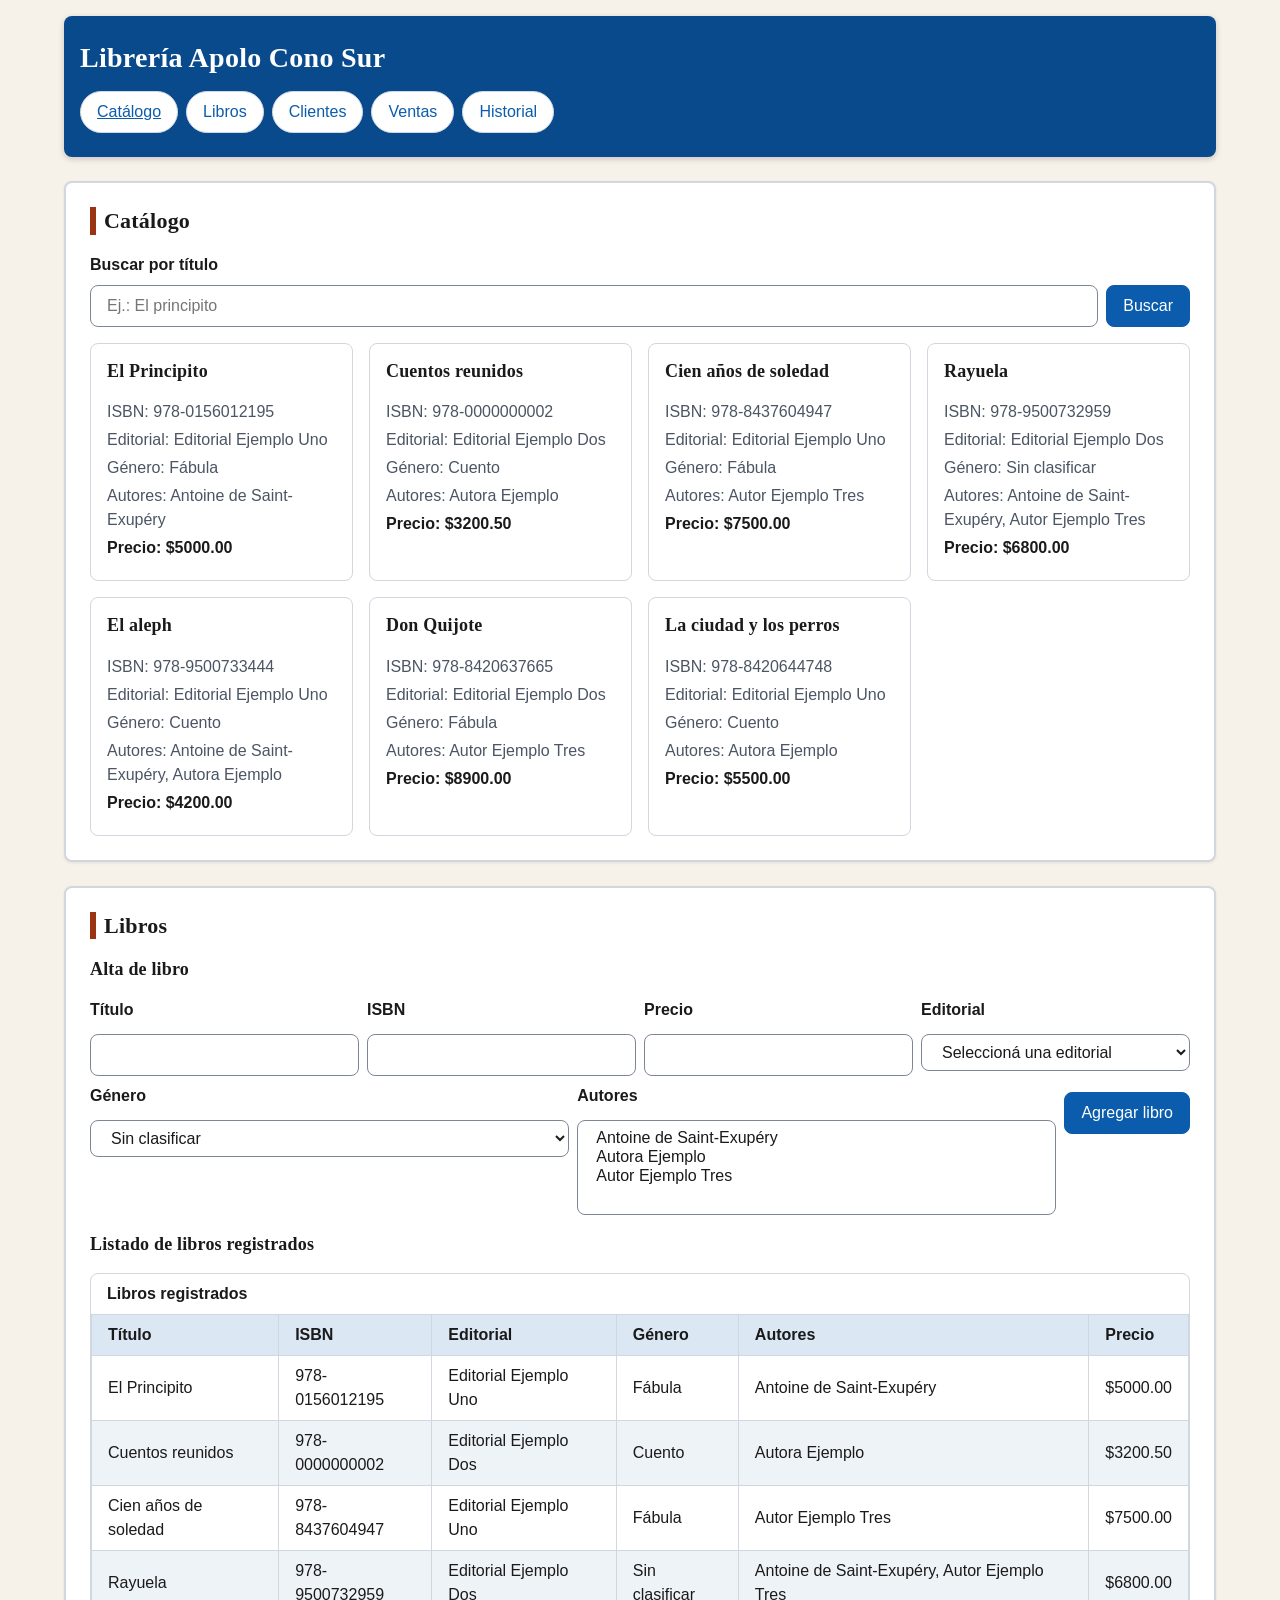
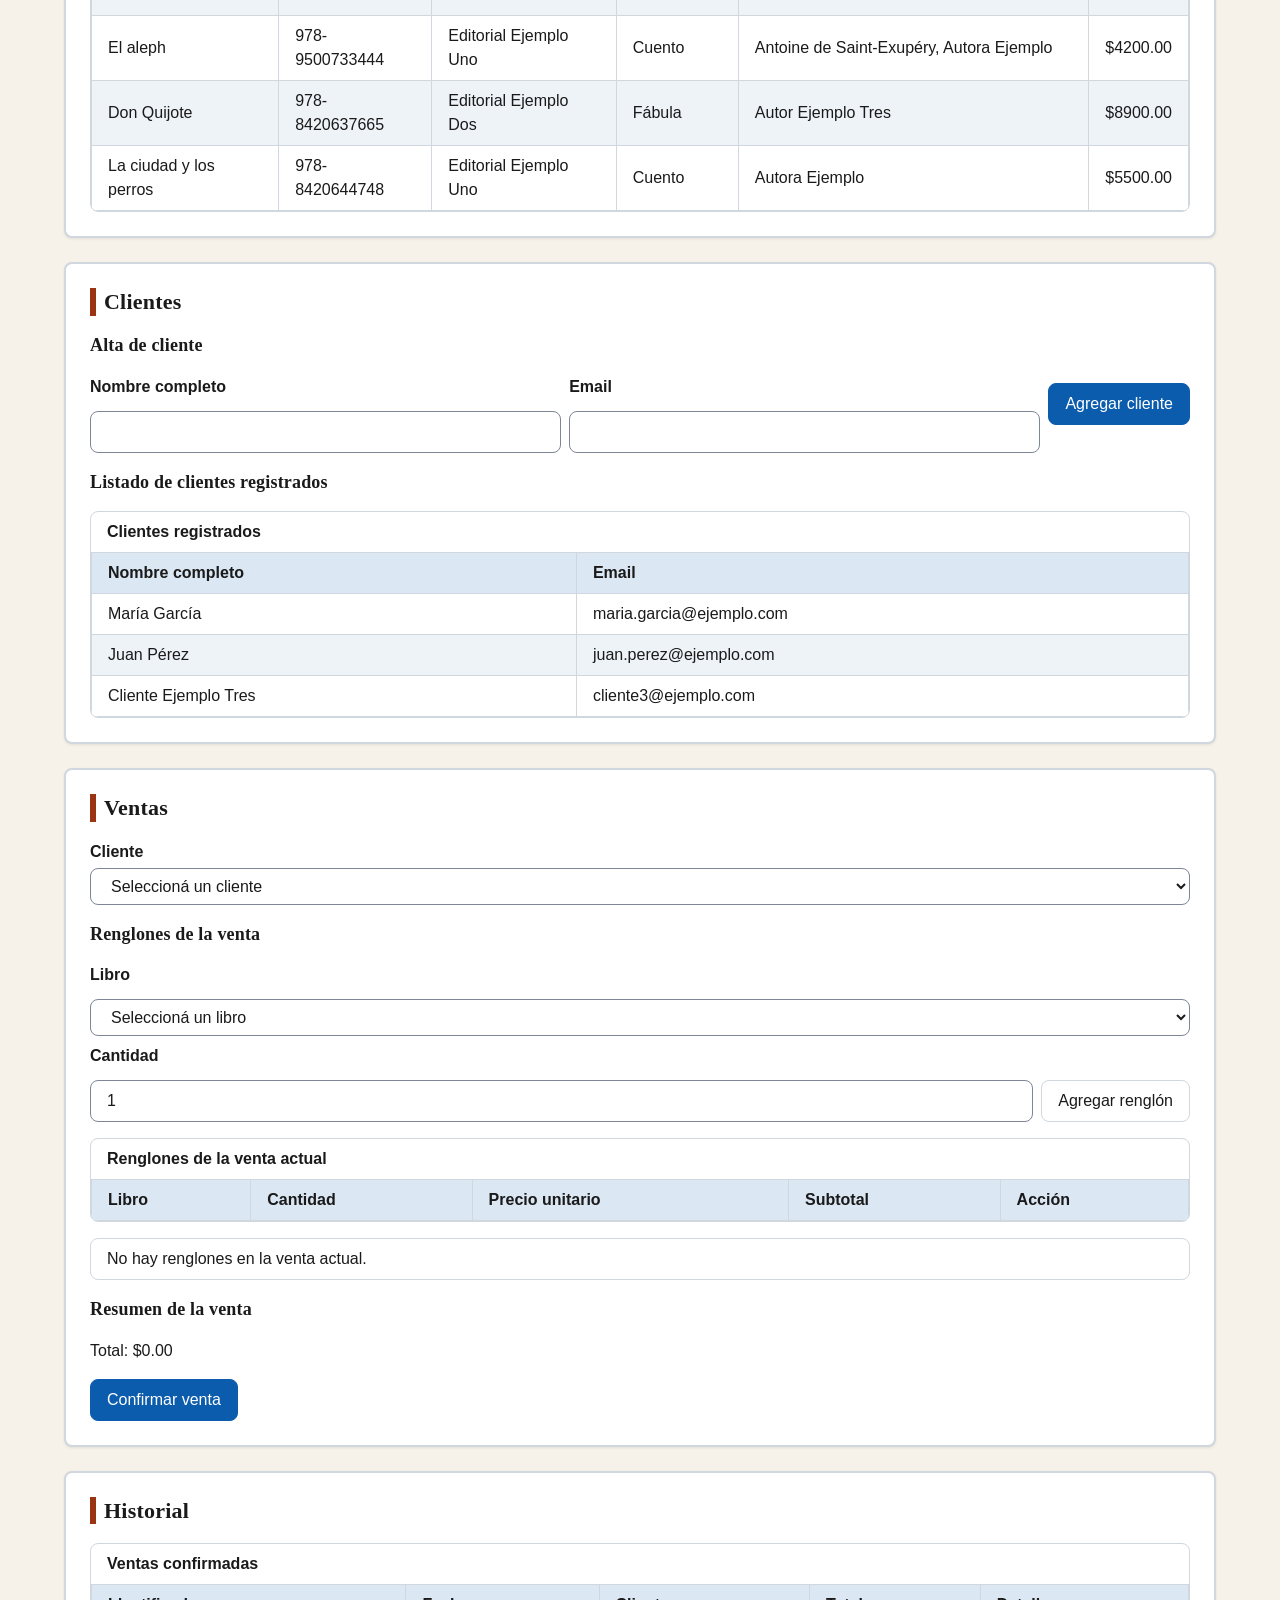
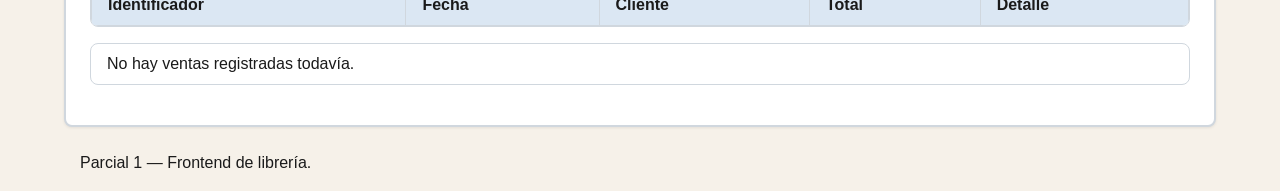
==== frontend/public/index.html @ 56d23ed5 "Frontend: mover archivos publicos a public/" ====
<!DOCTYPE html>
<html lang="es">
<head>
  <meta charset="utf-8">
  <meta name="viewport" content="width=device-width, initial-scale=1">
  <title>Librería Apolo Cono Sur — Catálogo</title>
  <link rel="stylesheet" href="css/styles.css">
  <script defer src="js/app.js?v=4"></script>
</head>
<body>
  <header class="contenedor">
    <h1>Librería Apolo Cono Sur</h1>
    <nav aria-label="Navegación principal" id="nav-principal" class="menu-principal">
      <ul>
        <li><a href="#catalogo" id="nav-catalogo" aria-current="page">Catálogo</a></li>
        <li><a href="#libros" id="nav-libros">Libros</a></li>
        <li><a href="#clientes" id="nav-clientes">Clientes</a></li>
        <li><a href="#ventas" id="nav-ventas">Ventas</a></li>
        <li><a href="#historial" id="nav-historial">Historial</a></li>
      </ul>
    </nav>
  </header>

  <main id="contenido-principal" class="contenedor">
    <!-- Catálogo (vista inicial: index.html es el Catálogo) -->
    <section id="catalogo" aria-labelledby="catalogo-titulo">
      <h2 id="catalogo-titulo">Catálogo</h2>

      <form id="catalogo-buscador-form" action="#" method="get">
        <label for="catalogo-busqueda" id="catalogo-busqueda-label">Buscar por título</label>
        <input type="search" id="catalogo-busqueda" name="busqueda" placeholder="Ej.: El principito" class="campo">
        <button type="button" id="catalogo-buscar-boton" class="boton boton-primario">Buscar</button>
      </form>

      <p id="catalogo-sin-resultados" role="status" hidden class="mensaje">No se encontraron libros con ese título.</p>

      <div id="catalogo-lista" aria-live="polite"></div>
      <p id="catalogo-vacio" role="status" hidden class="mensaje">No hay libros en el catálogo.</p>
    </section>

    <!-- Libros -->
    <section id="libros" aria-labelledby="libros-titulo">
      <h2 id="libros-titulo">Libros</h2>

      <h3 id="libros-form-titulo">Alta de libro</h3>
      <form id="libros-form" action="#" method="post">
        <div>
          <label for="libro-titulo">Título</label>
          <input type="text" id="libro-titulo" name="titulo" required class="campo">
        </div>
        <div>
          <label for="libro-isbn">ISBN</label>
          <input type="text" id="libro-isbn" name="isbn" required class="campo">
        </div>
        <div>
          <label for="libro-precio">Precio</label>
          <input type="number" id="libro-precio" name="precio" min="0" step="0.01" class="campo">
        </div>
        <div>
          <label for="libro-editorial">Editorial</label>
          <select id="libro-editorial" name="editorial" class="campo">
            <option value="" disabled selected>Seleccioná una editorial</option>
            <option value="ed1">Editorial Ejemplo Uno</option>
            <option value="ed2">Editorial Ejemplo Dos</option>
          </select>
        </div>
        <div>
          <label for="libro-genero">Género</label>
          <select id="libro-genero" name="genero" class="campo">
            <option value="">Sin clasificar</option>
            <option value="gen1">Fábula (ejemplo)</option>
            <option value="gen2">Cuento (ejemplo)</option>
          </select>
        </div>
        <div>
          <label for="libro-autores">Autores</label>
          <select id="libro-autores" name="autores" multiple class="campo">
            <option value="au1">Antoine de Saint-Exupéry (ejemplo)</option>
            <option value="au2">Autora Ejemplo (ejemplo)</option>
          </select>
        </div>
        <button type="button" id="libros-agregar-boton" class="boton boton-primario">Agregar libro</button>
      </form>
      <p id="libros-exito" role="status" hidden class="mensaje mensaje-exito">Libro agregado correctamente.</p>
      <p id="libros-error" role="alert" hidden class="mensaje mensaje-error">No se pudo agregar el libro: revisá los campos.</p>

      <h3 id="libros-listado-titulo">Listado de libros registrados</h3>
      <div class="tabla-scroll">
      <table id="libros-tabla">
        <caption>Libros registrados</caption>
        <thead>
          <tr>
            <th scope="col">Título</th>
            <th scope="col">ISBN</th>
            <th scope="col">Editorial</th>
            <th scope="col">Género</th>
            <th scope="col">Autores</th>
            <th scope="col">Precio</th>
          </tr>
        </thead>
        <tbody id="libros-lista">
          <tr>
            <td>El Principito (ejemplo)</td>
            <td>978-0156012195</td>
            <td>Editorial Ejemplo Uno</td>
            <td>Fábula</td>
            <td>Antoine de Saint-Exupéry (ejemplo)</td>
            <td>$5000.00</td>
          </tr>
          <tr>
            <td>Cuentos reunidos (ejemplo)</td>
            <td>978-0000000002</td>
            <td>Editorial Ejemplo Dos</td>
            <td>Sin clasificar</td>
            <td>Autora Ejemplo (ejemplo)</td>
            <td>$3200.50</td>
          </tr>
        </tbody>
      </table>
      </div>
      <p id="libros-vacio" role="status" hidden class="mensaje">No hay libros registrados todavía.</p>
    </section>

    <!-- Clientes -->
    <section id="clientes" aria-labelledby="clientes-titulo">
      <h2 id="clientes-titulo">Clientes</h2>

      <h3 id="clientes-form-titulo">Alta de cliente</h3>
      <form id="clientes-form" action="#" method="post">
        <div>
          <label for="cliente-nombre">Nombre completo</label>
          <input type="text" id="cliente-nombre" name="nombre" required class="campo">
        </div>
        <div>
          <label for="cliente-email">Email</label>
          <input type="email" id="cliente-email" name="email" required class="campo">
        </div>
        <button type="button" id="clientes-agregar-boton" class="boton boton-primario">Agregar cliente</button>
      </form>
      <p id="clientes-exito" role="status" hidden class="mensaje mensaje-exito">Cliente agregado correctamente.</p>
      <p id="clientes-error" role="alert" hidden class="mensaje mensaje-error">No se pudo agregar el cliente: revisá los campos.</p>

      <h3 id="clientes-listado-titulo">Listado de clientes registrados</h3>
      <div class="tabla-scroll">
      <table id="clientes-tabla">
        <caption>Clientes registrados</caption>
        <thead>
          <tr>
            <th scope="col">Nombre completo</th>
            <th scope="col">Email</th>
          </tr>
        </thead>
        <tbody id="clientes-lista">
          <tr>
            <td>María García (ejemplo)</td>
            <td>maria.garcia@ejemplo.com</td>
          </tr>
          <tr>
            <td>Juan Pérez (ejemplo)</td>
            <td>juan.perez@ejemplo.com</td>
          </tr>
        </tbody>
      </table>
      </div>
      <p id="clientes-vacio" role="status" hidden class="mensaje">No hay clientes registrados todavía.</p>
    </section>

    <!-- Ventas -->
    <section id="ventas" aria-labelledby="ventas-titulo">
      <h2 id="ventas-titulo">Ventas</h2>
      <div>
        <label for="venta-cliente">Cliente</label>
        <select id="venta-cliente" name="cliente" class="campo">
          <option value="" disabled selected>Seleccioná un cliente</option>
        </select>
      </div>

      <h3 id="ventas-renglones-titulo">Renglones de la venta</h3>
      <div id="ventas-renglon-form">
        <label for="renglon-libro">Libro</label>
        <select id="renglon-libro" name="libro" class="campo">
          <option value="" disabled selected>Seleccioná un libro</option>
        </select>
        <label for="renglon-cantidad">Cantidad</label>
        <input type="number" id="renglon-cantidad" name="cantidad" min="1" step="1" value="1" class="campo">
        <button type="button" id="ventas-agregar-renglon-boton" class="boton">Agregar renglón</button>
      </div>

      <div class="tabla-scroll">
      <table id="ventas-renglones-tabla">
        <caption>Renglones de la venta actual</caption>
        <thead>
          <tr>
            <th scope="col">Libro</th>
            <th scope="col">Cantidad</th>
            <th scope="col">Precio unitario</th>
            <th scope="col">Subtotal</th>
            <th scope="col">Acción</th>
          </tr>
        </thead>
        <tbody id="ventas-renglones">
        </tbody>
      </table>
      </div>
      <p id="ventas-renglones-vacio" role="status" class="mensaje">No hay renglones en la venta actual.</p>

      <h3 id="ventas-resumen-titulo">Resumen de la venta</h3>
      <div id="ventas-resumen">
        <p>Total: <span id="ventas-total">$0.00</span></p>
      </div>
      <button type="button" id="ventas-confirmar-boton" class="boton boton-primario">Confirmar venta</button>
      <p id="ventas-exito" role="status" hidden class="mensaje mensaje-exito"></p>
      <p id="ventas-error" role="alert" hidden class="mensaje mensaje-error"></p>
    </section>

    <!-- Historial -->
    <section id="historial" aria-labelledby="historial-titulo">
      <h2 id="historial-titulo">Historial</h2>

      <div class="tabla-scroll">
      <table id="historial-tabla">
        <caption>Ventas confirmadas</caption>
        <thead>
          <tr>
            <th scope="col">Identificador</th>
            <th scope="col">Fecha</th>
            <th scope="col">Cliente</th>
            <th scope="col">Total</th>
            <th scope="col">Detalle</th>
          </tr>
        </thead>
        <tbody id="historial-lista">
        </tbody>
      </table>
      </div>
      <p id="historial-vacio" role="status" hidden class="mensaje">No hay ventas registradas todavía.</p>

      <div id="historial-detalle" aria-live="polite"></div>
    </section>
  </main>

  <footer class="contenedor">
    <p>Parcial 1 — Frontend de librería.</p>
    <!-- Pendiente Ej.6: README con casos manuales y persistencia -->
  </footer>
  <!-- Pendiente Ej.2: identidad visual y adaptación CSS -->
  <!-- Pendiente Ej.3: datos en JS, catálogo generado y filtro -->
  <!-- Pendiente Ej.4: validaciones y preventDefault -->
  <!-- Pendiente Ej.5: cálculos e historial inmutable -->
  <!-- Pendiente Ej.6: localStorage y README de casos manuales -->
</body>
</html>
---- frontend/public/css/styles.css ----
/* Ejercicio 2: identidad visual y adaptación CSS (vanilla, local, sin remotos) */

/* 1. Paleta, tipografía y espaciado */
:root {
  --color-fondo: #f6f1e9;
  --color-superficie: #ffffff;
  --color-texto: #1a1a1a;
  --color-texto-suave: #4b5563;
  --color-primario: #0b5cad;
  --color-primario-oscuro: #084a8c;
  --color-acento: #9a3412;
  --color-borde: #d0d7de;
  --color-borde-campo: #7d8696;
  --color-marca-fondo: #e8f1fb;
  --color-exito-texto: #14532d;
  --color-exito-fondo: #e6f4ea;
  --color-exito-borde: #1a7f37;
  --color-error-texto: #7f1d1d;
  --color-error-fondo: #fdecea;
  --color-error-borde: #b42318;
  --color-foco: #0b5cad;
  --color-foco-sobre-oscuro: #ffffff;
  --color-tabla-encabezado-fondo: #dbe7f3;
  --color-tabla-fila-alterna: #eef3f8;
  --color-boton-hover-fondo: #d3e3f5;
  --color-primario-muy-oscuro: #063a6e;
  --fuente-sistema: -apple-system, BlinkMacSystemFont, "Segoe UI", Roboto, "Helvetica Neue", Arial, sans-serif;
  --fuente-titulos: Georgia, "Times New Roman", serif;
  --espacio-xs: 0.25rem;
  --espacio-sm: 0.5rem;
  --espacio-md: 1rem;
  --espacio-lg: 1.5rem;
  --espacio-xl: 2rem;
  --ancho-maximo: 72rem;
  --radio: 0.5rem;
}

/* 2. Base */
*,
*::before,
*::after {
  box-sizing: border-box;
}

html {
  overflow-wrap: break-word;
}

body {
  margin: 0;
  font-family: var(--fuente-sistema);
  line-height: 1.5;
  color: var(--color-texto);
  background-color: var(--color-fondo);
  max-width: 100%;
}

main,
header,
footer {
  min-width: 0;
  max-width: 100%;
}

h1,
h2,
h3 {
  line-height: 1.25;
  font-family: var(--fuente-titulos);
  letter-spacing: 0.01em;
}

h1 {
  font-size: 1.75rem;
}

h2 {
  font-size: 1.375rem;
}

h3 {
  font-size: 1.125rem;
}

p,
li,
label,
caption {
  overflow-wrap: break-word;
}

a {
  color: var(--color-primario);
}

img {
  max-width: 100%;
}

/* 3. Contenedor de página */
.contenedor {
  max-width: var(--ancho-maximo);
  margin-inline: auto;
  padding-inline: var(--espacio-md);
  min-width: 0;
}

/* 3b. Alineación banner-tarjetas: el main no duplica el gutter (las
   cards ya aportan su padding propio), así el borde exterior del banner
   (body > header) y el de cada tarjeta (main > section) comparten el
   mismo max-width centrado y el mismo gutter lateral (body) a 320 px
   y a 1280 px. */
body {
  padding-inline: var(--espacio-sm);
}

main.contenedor {
  padding-inline: 0;
}

main > section {
  margin-inline: 0;
}

/* 4. Navegación con Flexbox + header como banner (no sticky) */
body > header {
  background-color: var(--color-primario-oscuro);
  color: #ffffff;
  border-radius: var(--radio);
  margin-block: var(--espacio-md);
  padding-block: var(--espacio-lg);
  box-shadow: 0 2px 6px rgba(0, 0, 0, 0.18);
}

body > header h1 {
  color: #ffffff;
  margin: 0 0 var(--espacio-md);
}

/* Foco visible sobre fondo oscuro: contorno claro. */
body > header :focus-visible {
  outline-color: var(--color-foco-sobre-oscuro);
}

.menu-principal ul {
  display: flex;
  flex-wrap: wrap;
  gap: var(--espacio-sm);
  list-style: none;
  margin: 0;
  padding: 0;
}

.menu-principal a {
  display: inline-block;
  padding: var(--espacio-sm) var(--espacio-md);
  border: 1px solid var(--color-borde);
  border-radius: 9999px;
  background-color: var(--color-superficie);
  text-decoration: none;
  transition: background-color 0.15s ease, border-color 0.15s ease, color 0.15s ease;
}

.menu-principal a:hover {
  background-color: var(--color-marca-fondo);
  border-color: var(--color-primario);
  color: var(--color-primario-oscuro);
}

.menu-principal a:active {
  background-color: var(--color-boton-hover-fondo);
  border-color: var(--color-primario-oscuro);
  color: var(--color-primario-oscuro);
}

/* aria-current fijo en Catálogo: referencia para lectores de pantalla,
   estilo neutro a propósito (sin aspecto fuerte de activo). */
.menu-principal a[aria-current="page"] {
  text-decoration: underline;
  font-weight: normal;
  background-color: var(--color-superficie);
  color: var(--color-primario);
}

/* 4b. Secciones como tarjetas con espaciado vertical consistente.
   Borde de 2px desde el reposo para que :target cambie solo el color
   (mismo grosor, sin desplazar el layout). */
main > section {
  background-color: var(--color-superficie);
  border: 2px solid var(--color-borde);
  border-radius: var(--radio);
  box-shadow: 0 1px 3px rgba(0, 0, 0, 0.08);
  padding: var(--espacio-lg);
  margin-block: var(--espacio-lg);
  min-width: 0;
  scroll-margin-top: var(--espacio-md);
}

main > section > h2:first-child {
  margin-top: 0;
  border-left: 0.375rem solid var(--color-acento);
  padding-left: var(--espacio-sm);
}

/* 5. Catálogo con Grid */
#catalogo-lista {
  display: grid;
  grid-template-columns: repeat(auto-fit, minmax(16rem, 1fr));
  gap: var(--espacio-md);
  margin-top: var(--espacio-md);
  min-width: 0;
}

/* 6. Formularios con Flexbox: etiqueta sobre el campo, columnas adaptables */
form {
  display: flex;
  flex-direction: column;
  gap: var(--espacio-sm);
  min-width: 0;
}

form label,
#ventas > div > label {
  display: block;
  font-weight: 600;
  margin-bottom: var(--espacio-xs);
}

form > div {
  display: flex;
  flex-direction: column;
  align-items: stretch;
  flex-wrap: wrap;
  gap: var(--espacio-sm);
  min-width: 0;
}

#catalogo-buscador-form {
  flex-direction: row;
  flex-wrap: wrap;
  align-items: flex-end;
}

#catalogo-buscador-form > label {
  flex: 1 1 100%;
  margin-bottom: 0;
}

#catalogo-buscador-form > .campo {
  flex: 1 1 12rem;
}

/* 6b. Alta de libros/clientes: columnas adaptables en fila con wrap.
    Cada form > div es una columna flexible (etiqueta sobre el campo);
    el botón queda a ancho de contenido con align-self + margin-top
    (sin wrapper de 100%). */
#libros-form,
#clientes-form {
  flex-direction: row;
  flex-wrap: wrap;
  align-items: flex-start;
}

#libros-form > div,
#clientes-form > div {
  flex: 1 1 14rem;
}

#libros-form > button,
#clientes-form > button {
  flex: 0 0 auto;
  width: auto;
  align-self: flex-start;
  margin-top: var(--espacio-sm);
}

#ventas-renglon-form {
  display: flex;
  flex-direction: row;
  flex-wrap: wrap;
  gap: var(--espacio-sm);
  align-items: flex-end;
  min-width: 0;
}

#ventas-renglon-form > label {
  flex: 1 1 100%;
}

/* 6c. El renglón de venta envuelve en filas: cada label ocupa la línea
   completa para quedar sobre su campo (patrón form label); sus .campo
   no fuerzan width 100% (override con scope) y el botón va a su medida. */
#ventas-renglon-form > .campo {
  width: auto;
  flex: 1 1 14rem;
  min-width: 0;
}

#ventas-renglon-form > button {
  flex: 0 0 auto;
}

/* Margen entre el bloque de renglón y la tabla de renglones. */
#ventas-renglon-form + .tabla-scroll {
  margin-top: var(--espacio-md);
}

/* 7. Componentes: tarjeta */
.tarjeta {
  background-color: var(--color-superficie);
  border: 1px solid var(--color-borde);
  border-radius: var(--radio);
  padding: var(--espacio-md);
  min-width: 0;
  overflow-wrap: break-word;
}

.tarjeta h3 {
  margin-top: 0;
}

.tarjeta p {
  margin: var(--espacio-xs) 0;
  color: var(--color-texto-suave);
}

.tarjeta p:last-child {
  color: var(--color-texto);
  font-weight: 700;
}

/* 8. Componentes: campos (borde --color-borde-campo #7d8696: ~3.7:1
   sobre superficie blanca, cumple 3:1 mínimo; sin tocar aledaños). */
input.campo,
select.campo {
  font: inherit;
  color: var(--color-texto);
  background-color: var(--color-superficie);
  border: 1px solid var(--color-borde-campo);
  border-radius: var(--radio);
  padding: var(--espacio-sm) var(--espacio-md);
  margin: 0;
  width: 100%;
  max-width: 100%;
  min-width: 0;
}

/* 9. Componentes: botones */
.boton {
  font: inherit;
  cursor: pointer;
  border: 1px solid var(--color-borde);
  border-radius: var(--radio);
  padding: var(--espacio-sm) var(--espacio-md);
  background-color: var(--color-superficie);
  color: var(--color-texto);
  max-width: 100%;
  transition: background-color 0.15s ease, border-color 0.15s ease, color 0.15s ease;
}

.boton:hover {
  background-color: var(--color-marca-fondo);
  border-color: var(--color-primario);
  color: var(--color-primario-oscuro);
}

.boton:active {
  background-color: var(--color-boton-hover-fondo);
  border-color: var(--color-primario-oscuro);
  color: var(--color-primario-oscuro);
}

.boton-primario {
  background-color: var(--color-primario);
  border-color: var(--color-primario);
  color: #ffffff;
}

.boton-primario:hover {
  background-color: var(--color-primario-oscuro);
  border-color: var(--color-primario-oscuro);
  color: #ffffff;
}

.boton-primario:active {
  background-color: var(--color-primario-muy-oscuro);
  border-color: var(--color-primario-muy-oscuro);
  color: #ffffff;
}

/* 10. Componentes: mensajes (texto explícito, no solo color) */
.mensaje {
  border: 1px solid var(--color-borde);
  border-radius: var(--radio);
  padding: var(--espacio-sm) var(--espacio-md);
  background-color: var(--color-superficie);
  overflow-wrap: break-word;
}

.mensaje-error {
  color: var(--color-error-texto);
  background-color: var(--color-error-fondo);
  border-color: var(--color-error-borde);
  border-left-width: 0.375rem;
}

.mensaje-exito {
  color: var(--color-exito-texto);
  background-color: var(--color-exito-fondo);
  border-color: var(--color-exito-borde);
  border-left-width: 0.375rem;
}

/* Prefijos visuales aportados por CSS; los textos del HTML no cambian. */
.mensaje-error::before {
  content: "Error: ";
  font-weight: bold;
}

.mensaje-exito::before {
  content: "Éxito: ";
  font-weight: bold;
}

/* 11. Tablas con scroll propio */
.tabla-scroll {
  overflow-x: auto;
  max-width: 100%;
  min-width: 0;
  border: 1px solid var(--color-borde);
  border-radius: var(--radio);
  background-color: var(--color-superficie);
}

table {
  border-collapse: collapse;
  width: 100%;
  max-width: 100%;
  overflow-wrap: break-word;
}

th,
td {
  border: 1px solid var(--color-borde);
  padding: var(--espacio-sm) var(--espacio-md);
  text-align: left;
  overflow-wrap: break-word;
}

caption {
  caption-side: top;
  text-align: left;
  font-weight: 600;
  color: var(--color-texto);
  padding: var(--espacio-sm) var(--espacio-md);
}

thead th {
  background-color: var(--color-tabla-encabezado-fondo);
  color: var(--color-texto);
}

tbody tr:nth-child(even) {
  background-color: var(--color-tabla-fila-alterna);
}

/* 12. Estados */
[hidden] {
  display: none !important;
}

:focus-visible {
  outline: 3px solid var(--color-foco);
  outline-offset: 2px;
}

/* Marca visible de la sección destino sin JavaScript.
   Solo cambia color de borde y fondo: el grosor (2px) ya existe en el
   reposo (main > section), así no se desplaza el layout. */
section:target {
  border-color: var(--color-primario);
  border-radius: var(--radio);
  background-color: var(--color-marca-fondo);
  scroll-margin-top: var(--espacio-md);
}

/* 13. Refuerzo para pantallas angostas (~640 px) */
@media (max-width: 40rem) {
  .contenedor {
    padding-inline: var(--espacio-sm);
  }

  #catalogo-lista {
    grid-template-columns: 1fr;
  }

  #catalogo-buscador-form {
    flex-direction: column;
    align-items: stretch;
  }

  #catalogo-buscador-form > .campo {
    flex: 0 0 auto;
  }

  form > div {
    flex-direction: column;
    align-items: stretch;
  }

  .menu-principal ul {
    gap: var(--espacio-xs);
  }
}

/* 14. Accesibilidad de movimiento: sin transiciones ni animaciones. */
@media (prefers-reduced-motion: reduce) {
  *,
  *::before,
  *::after {
    transition: none !important;
    animation: none !important;
    scroll-behavior: auto !important;
  }
}
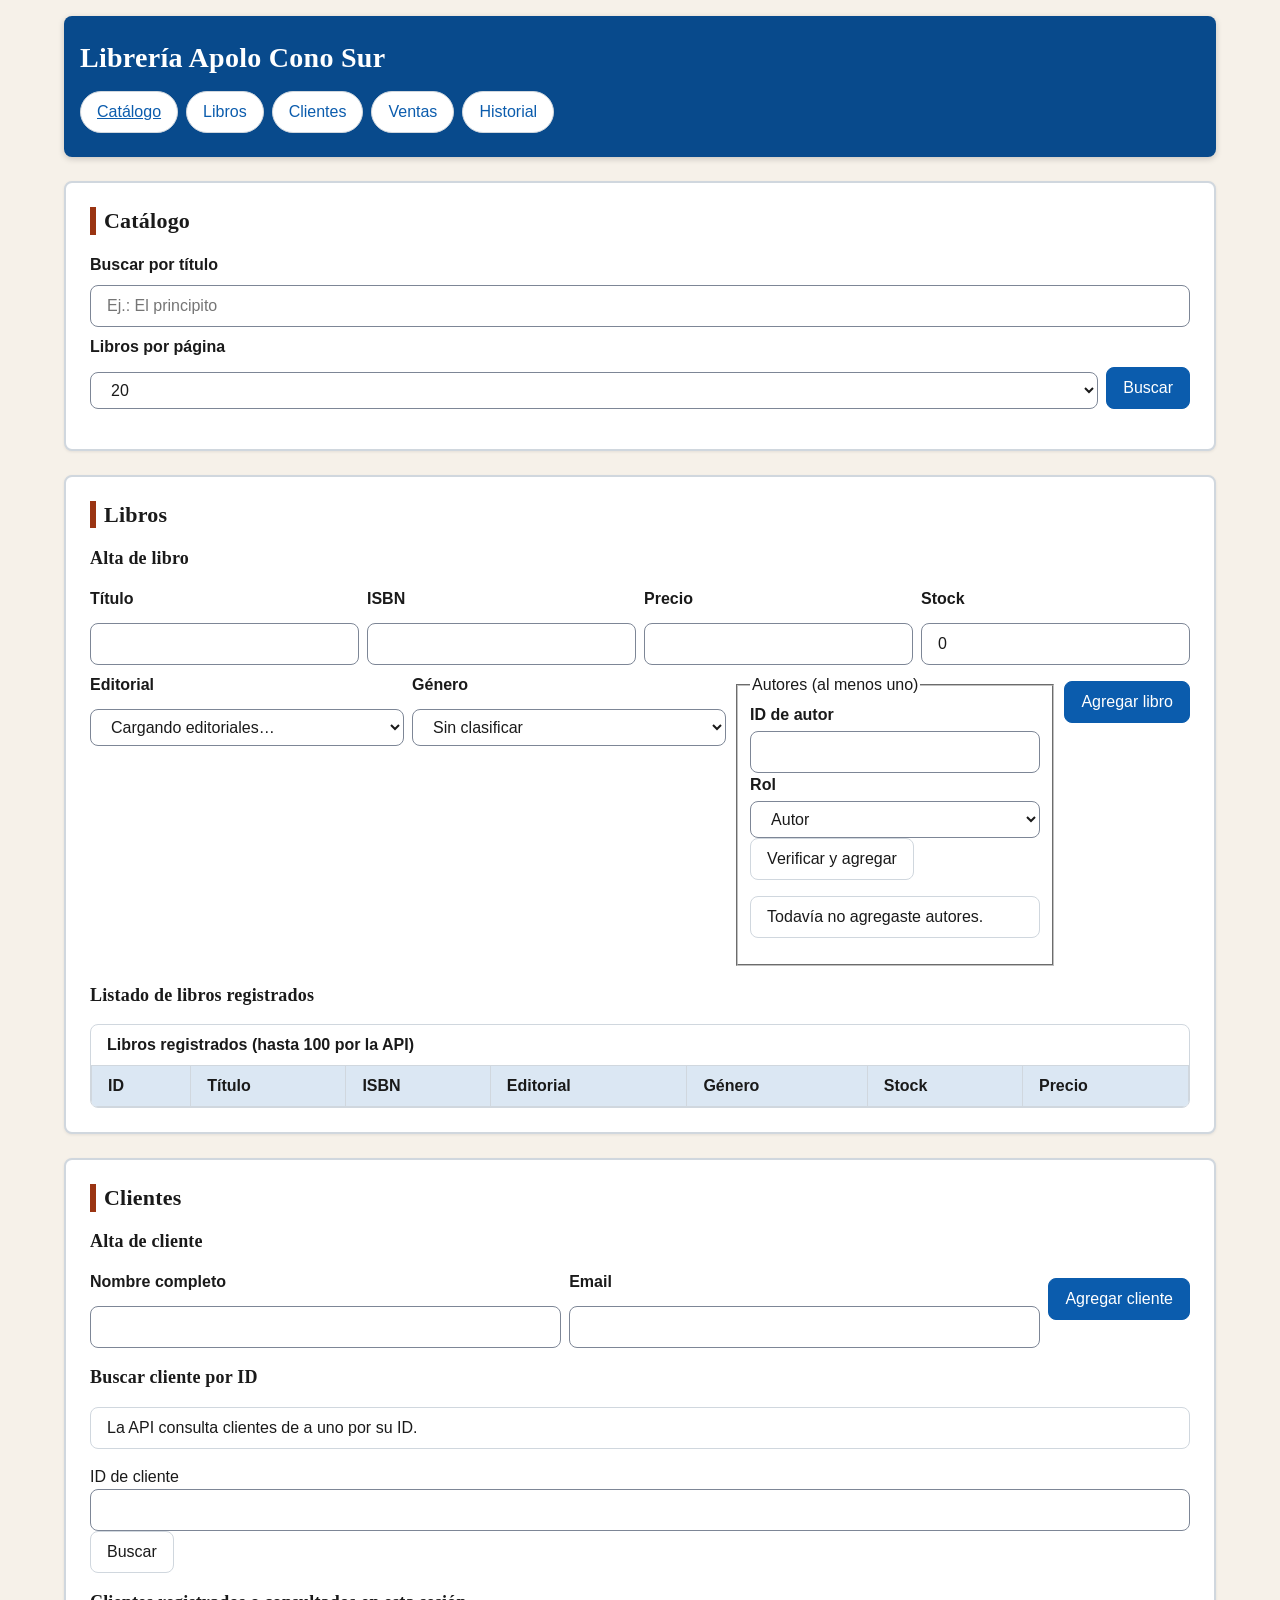
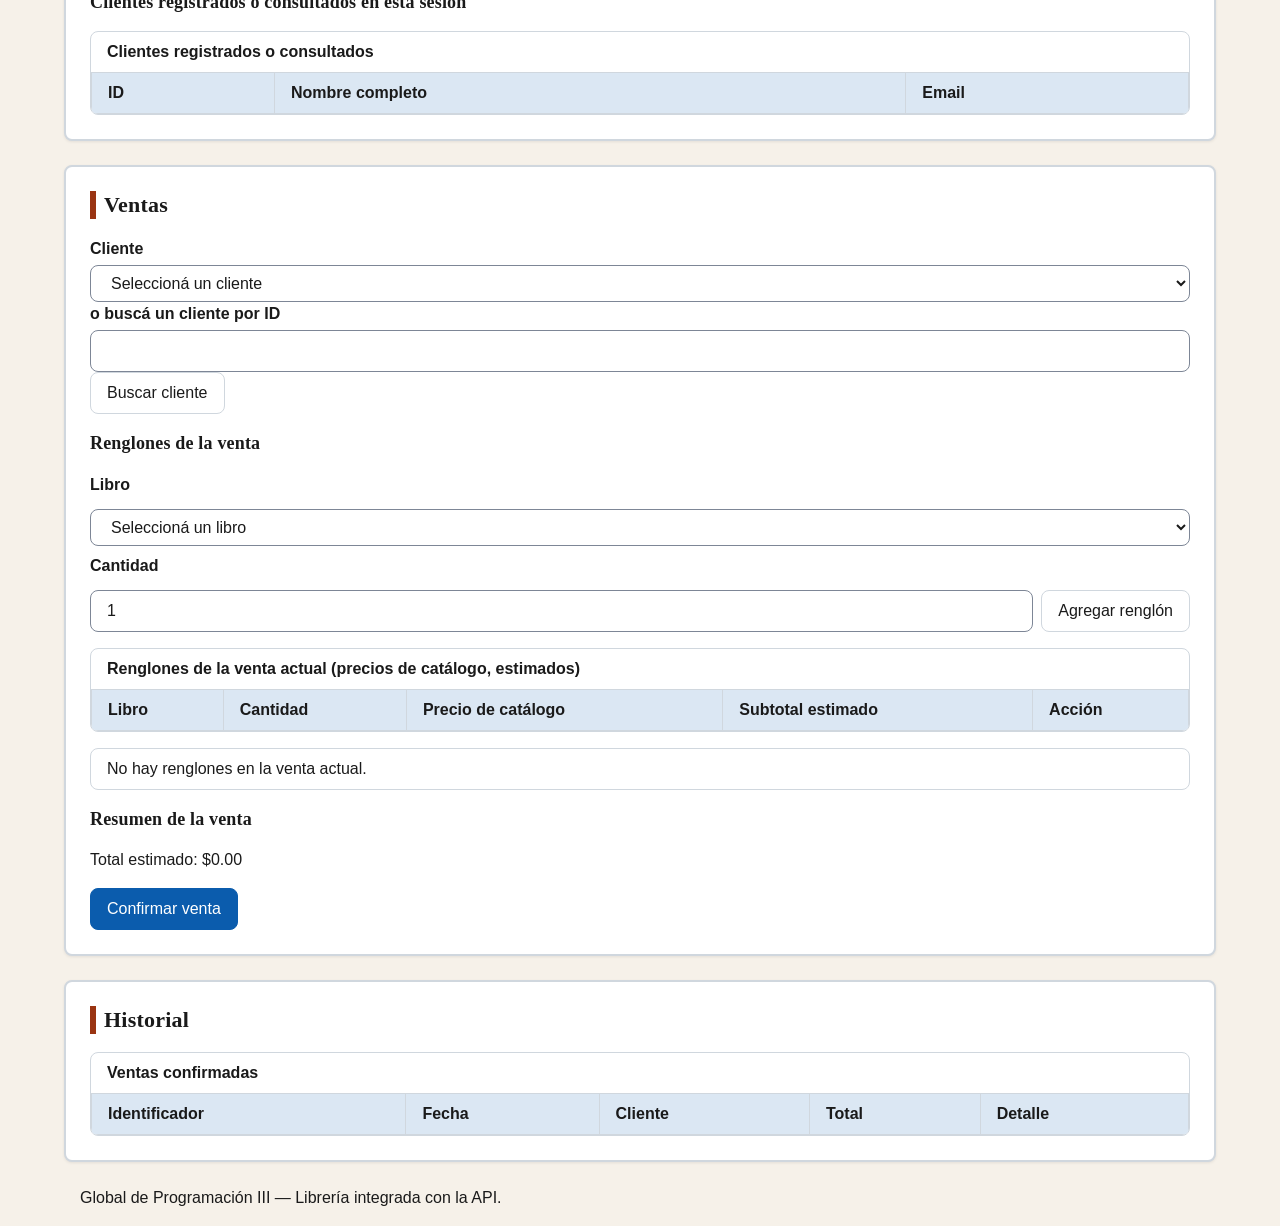
==== commit f4227a8b: "feat(gl-02): cliente HTTP y base comun del frontend" ====
--- a/frontend/public/index.html
+++ b/frontend/public/index.html
@@ -1,11 +1,20 @@
 <!DOCTYPE html>
+<!-- Frontend de la librería (GL-02). Cada dueño edita SOLO su sección. -->
 <html lang="es">
 <head>
   <meta charset="utf-8">
   <meta name="viewport" content="width=device-width, initial-scale=1">
   <title>Librería Apolo Cono Sur — Catálogo</title>
   <link rel="stylesheet" href="css/styles.css">
-  <script defer src="js/app.js?v=4"></script>
+  <!-- Orden obligatorio: base compartida, módulos y arranque (ver docs/ARQUITECTURA-FRONTEND.md) -->
+  <script defer src="js/util.js?v=5"></script>
+  <script defer src="js/api.js?v=5"></script>
+  <script defer src="js/catalogo.js?v=5"></script>
+  <script defer src="js/libros.js?v=5"></script>
+  <script defer src="js/clientes.js?v=5"></script>
+  <script defer src="js/ventas.js?v=5"></script>
+  <script defer src="js/historial.js?v=5"></script>
+  <script defer src="js/app.js?v=5"></script>
 </head>
 <body>
   <header class="contenedor">
@@ -22,28 +31,53 @@
   </header>
 
   <main id="contenido-principal" class="contenedor">
-    <!-- Catálogo (vista inicial: index.html es el Catálogo) -->
+    <!-- Catálogo (GET /libros/ con titulo, limit y offset) -->
     <section id="catalogo" aria-labelledby="catalogo-titulo">
       <h2 id="catalogo-titulo">Catálogo</h2>
 
       <form id="catalogo-buscador-form" action="#" method="get">
         <label for="catalogo-busqueda" id="catalogo-busqueda-label">Buscar por título</label>
         <input type="search" id="catalogo-busqueda" name="busqueda" placeholder="Ej.: El principito" class="campo">
+        <label for="catalogo-limit">Libros por página</label>
+        <select id="catalogo-limit" name="limit" class="campo">
+          <option value="5">5</option>
+          <option value="10">10</option>
+          <option value="20" selected>20</option>
+          <option value="50">50</option>
+          <option value="100">100</option>
+        </select>
         <button type="button" id="catalogo-buscar-boton" class="boton boton-primario">Buscar</button>
       </form>
 
+      <p id="catalogo-cargando" role="status" hidden class="mensaje">Cargando catálogo…</p>
+      <p id="catalogo-error" role="alert" hidden class="mensaje mensaje-error">
+        <span id="catalogo-error-texto">No se pudo conectar con el servidor.</span>
+        <button type="button" id="catalogo-reintentar" class="boton">Reintentar</button>
+      </p>
       <p id="catalogo-sin-resultados" role="status" hidden class="mensaje">No se encontraron libros con ese título.</p>
+      <p id="catalogo-vacio" role="status" hidden class="mensaje">No hay libros en el catálogo.</p>
 
       <div id="catalogo-lista" aria-live="polite"></div>
-      <p id="catalogo-vacio" role="status" hidden class="mensaje">No hay libros en el catálogo.</p>
-    </section>
-
-    <!-- Libros -->
+
+      <div id="catalogo-paginacion" hidden>
+        <button type="button" id="catalogo-anterior" class="boton">Anterior</button>
+        <span id="catalogo-pagina" role="status"></span>
+        <button type="button" id="catalogo-siguiente" class="boton">Siguiente</button>
+      </div>
+
+      <div id="catalogo-detalle" aria-live="polite"></div>
+    </section>
+
+    <!-- Libros (POST /libros/) -->
     <section id="libros" aria-labelledby="libros-titulo">
       <h2 id="libros-titulo">Libros</h2>
 
       <h3 id="libros-form-titulo">Alta de libro</h3>
-      <form id="libros-form" action="#" method="post">
+      <p id="libros-opciones-error" role="alert" hidden class="mensaje mensaje-error">
+        <span id="libros-opciones-error-texto"></span>
+        <button type="button" id="libros-opciones-reintentar" class="boton">Reintentar</button>
+      </p>
+      <form id="libros-form" action="#" method="post" novalidate>
         <div>
           <label for="libro-titulo">Título</label>
           <input type="text" id="libro-titulo" name="titulo" required class="campo">
@@ -57,76 +91,79 @@
           <input type="number" id="libro-precio" name="precio" min="0" step="0.01" class="campo">
         </div>
         <div>
+          <label for="libro-stock">Stock</label>
+          <input type="number" id="libro-stock" name="stock" min="0" step="1" value="0" class="campo">
+        </div>
+        <div>
           <label for="libro-editorial">Editorial</label>
           <select id="libro-editorial" name="editorial" class="campo">
-            <option value="" disabled selected>Seleccioná una editorial</option>
-            <option value="ed1">Editorial Ejemplo Uno</option>
-            <option value="ed2">Editorial Ejemplo Dos</option>
+            <option value="" disabled selected>Cargando editoriales…</option>
           </select>
         </div>
         <div>
           <label for="libro-genero">Género</label>
           <select id="libro-genero" name="genero" class="campo">
             <option value="">Sin clasificar</option>
-            <option value="gen1">Fábula (ejemplo)</option>
-            <option value="gen2">Cuento (ejemplo)</option>
           </select>
         </div>
-        <div>
-          <label for="libro-autores">Autores</label>
-          <select id="libro-autores" name="autores" multiple class="campo">
-            <option value="au1">Antoine de Saint-Exupéry (ejemplo)</option>
-            <option value="au2">Autora Ejemplo (ejemplo)</option>
-          </select>
-        </div>
+
+        <fieldset id="libro-autores-grupo">
+          <legend>Autores (al menos uno)</legend>
+          <div>
+            <label for="libro-autor-id">ID de autor</label>
+            <input type="number" id="libro-autor-id" min="1" step="1" class="campo">
+            <label for="libro-autor-rol">Rol</label>
+            <select id="libro-autor-rol" class="campo">
+              <option value="autor" selected>Autor</option>
+              <option value="coautor">Coautor</option>
+              <option value="traductor">Traductor</option>
+              <option value="ilustrador">Ilustrador</option>
+            </select>
+            <button type="button" id="libro-autor-agregar-boton" class="boton">Verificar y agregar</button>
+          </div>
+          <p id="libro-autor-mensaje" role="status" hidden class="mensaje"></p>
+          <ol id="libro-autores-lista"></ol>
+          <p id="libro-autores-vacio" role="status" class="mensaje">Todavía no agregaste autores.</p>
+        </fieldset>
+
         <button type="button" id="libros-agregar-boton" class="boton boton-primario">Agregar libro</button>
       </form>
-      <p id="libros-exito" role="status" hidden class="mensaje mensaje-exito">Libro agregado correctamente.</p>
-      <p id="libros-error" role="alert" hidden class="mensaje mensaje-error">No se pudo agregar el libro: revisá los campos.</p>
+      <p id="libros-exito" role="status" hidden class="mensaje mensaje-exito"></p>
+      <p id="libros-error" role="alert" hidden class="mensaje mensaje-error"></p>
 
       <h3 id="libros-listado-titulo">Listado de libros registrados</h3>
+      <p id="libros-cargando" role="status" hidden class="mensaje">Cargando libros…</p>
+      <p id="libros-tabla-error" role="alert" hidden class="mensaje mensaje-error">
+        <span id="libros-tabla-error-texto"></span>
+        <button type="button" id="libros-reintentar" class="boton">Reintentar</button>
+      </p>
       <div class="tabla-scroll">
       <table id="libros-tabla">
-        <caption>Libros registrados</caption>
+        <caption>Libros registrados (hasta 100 por la API)</caption>
         <thead>
           <tr>
+            <th scope="col">ID</th>
             <th scope="col">Título</th>
             <th scope="col">ISBN</th>
             <th scope="col">Editorial</th>
             <th scope="col">Género</th>
-            <th scope="col">Autores</th>
+            <th scope="col">Stock</th>
             <th scope="col">Precio</th>
           </tr>
         </thead>
         <tbody id="libros-lista">
-          <tr>
-            <td>El Principito (ejemplo)</td>
-            <td>978-0156012195</td>
-            <td>Editorial Ejemplo Uno</td>
-            <td>Fábula</td>
-            <td>Antoine de Saint-Exupéry (ejemplo)</td>
-            <td>$5000.00</td>
-          </tr>
-          <tr>
-            <td>Cuentos reunidos (ejemplo)</td>
-            <td>978-0000000002</td>
-            <td>Editorial Ejemplo Dos</td>
-            <td>Sin clasificar</td>
-            <td>Autora Ejemplo (ejemplo)</td>
-            <td>$3200.50</td>
-          </tr>
         </tbody>
       </table>
       </div>
       <p id="libros-vacio" role="status" hidden class="mensaje">No hay libros registrados todavía.</p>
     </section>
 
-    <!-- Clientes -->
+    <!-- Clientes (POST /clientes/ y GET /clientes/{id}) -->
     <section id="clientes" aria-labelledby="clientes-titulo">
       <h2 id="clientes-titulo">Clientes</h2>
 
       <h3 id="clientes-form-titulo">Alta de cliente</h3>
-      <form id="clientes-form" action="#" method="post">
+      <form id="clientes-form" action="#" method="post" novalidate>
         <div>
           <label for="cliente-nombre">Nombre completo</label>
           <input type="text" id="cliente-nombre" name="nombre" required class="campo">
@@ -137,35 +174,37 @@
         </div>
         <button type="button" id="clientes-agregar-boton" class="boton boton-primario">Agregar cliente</button>
       </form>
-      <p id="clientes-exito" role="status" hidden class="mensaje mensaje-exito">Cliente agregado correctamente.</p>
-      <p id="clientes-error" role="alert" hidden class="mensaje mensaje-error">No se pudo agregar el cliente: revisá los campos.</p>
-
-      <h3 id="clientes-listado-titulo">Listado de clientes registrados</h3>
+      <p id="clientes-exito" role="status" hidden class="mensaje mensaje-exito"></p>
+      <p id="clientes-error" role="alert" hidden class="mensaje mensaje-error"></p>
+
+      <h3 id="clientes-buscar-titulo">Buscar cliente por ID</h3>
+      <p class="mensaje">La API consulta clientes de a uno por su ID.</p>
+      <div id="clientes-buscar-form">
+        <label for="cliente-buscar-id">ID de cliente</label>
+        <input type="number" id="cliente-buscar-id" min="1" step="1" class="campo">
+        <button type="button" id="clientes-buscar-boton" class="boton">Buscar</button>
+      </div>
+      <p id="clientes-buscar-mensaje" role="status" hidden class="mensaje"></p>
+
+      <h3 id="clientes-listado-titulo">Clientes registrados o consultados en esta sesión</h3>
       <div class="tabla-scroll">
       <table id="clientes-tabla">
-        <caption>Clientes registrados</caption>
+        <caption>Clientes registrados o consultados</caption>
         <thead>
           <tr>
+            <th scope="col">ID</th>
             <th scope="col">Nombre completo</th>
             <th scope="col">Email</th>
           </tr>
         </thead>
         <tbody id="clientes-lista">
-          <tr>
-            <td>María García (ejemplo)</td>
-            <td>maria.garcia@ejemplo.com</td>
-          </tr>
-          <tr>
-            <td>Juan Pérez (ejemplo)</td>
-            <td>juan.perez@ejemplo.com</td>
-          </tr>
         </tbody>
       </table>
       </div>
-      <p id="clientes-vacio" role="status" hidden class="mensaje">No hay clientes registrados todavía.</p>
-    </section>
-
-    <!-- Ventas -->
+      <p id="clientes-vacio" role="status" hidden class="mensaje">Todavía no registraste ni consultaste clientes.</p>
+    </section>
+
+    <!-- Ventas (POST /ventas/) -->
     <section id="ventas" aria-labelledby="ventas-titulo">
       <h2 id="ventas-titulo">Ventas</h2>
       <div>
@@ -174,8 +213,15 @@
           <option value="" disabled selected>Seleccioná un cliente</option>
         </select>
       </div>
+      <div id="venta-cliente-buscar">
+        <label for="venta-cliente-id">o buscá un cliente por ID</label>
+        <input type="number" id="venta-cliente-id" min="1" step="1" class="campo">
+        <button type="button" id="venta-cliente-buscar-boton" class="boton">Buscar cliente</button>
+      </div>
+      <p id="venta-cliente-mensaje" role="status" hidden class="mensaje"></p>
 
       <h3 id="ventas-renglones-titulo">Renglones de la venta</h3>
+      <p id="ventas-libros-error" role="alert" hidden class="mensaje mensaje-error"></p>
       <div id="ventas-renglon-form">
         <label for="renglon-libro">Libro</label>
         <select id="renglon-libro" name="libro" class="campo">
@@ -188,13 +234,13 @@
 
       <div class="tabla-scroll">
       <table id="ventas-renglones-tabla">
-        <caption>Renglones de la venta actual</caption>
+        <caption>Renglones de la venta actual (precios de catálogo, estimados)</caption>
         <thead>
           <tr>
             <th scope="col">Libro</th>
             <th scope="col">Cantidad</th>
-            <th scope="col">Precio unitario</th>
-            <th scope="col">Subtotal</th>
+            <th scope="col">Precio de catálogo</th>
+            <th scope="col">Subtotal estimado</th>
             <th scope="col">Acción</th>
           </tr>
         </thead>
@@ -206,16 +252,24 @@
 
       <h3 id="ventas-resumen-titulo">Resumen de la venta</h3>
       <div id="ventas-resumen">
-        <p>Total: <span id="ventas-total">$0.00</span></p>
+        <p>Total estimado: <span id="ventas-total">$0.00</span></p>
       </div>
       <button type="button" id="ventas-confirmar-boton" class="boton boton-primario">Confirmar venta</button>
       <p id="ventas-exito" role="status" hidden class="mensaje mensaje-exito"></p>
       <p id="ventas-error" role="alert" hidden class="mensaje mensaje-error"></p>
-    </section>
-
-    <!-- Historial -->
+
+      <div id="ventas-comprobante" aria-live="polite"></div>
+    </section>
+
+    <!-- Historial (GET /ventas/ y GET /ventas/{id}) -->
     <section id="historial" aria-labelledby="historial-titulo">
       <h2 id="historial-titulo">Historial</h2>
+
+      <p id="historial-cargando" role="status" hidden class="mensaje">Cargando historial…</p>
+      <p id="historial-error" role="alert" hidden class="mensaje mensaje-error">
+        <span id="historial-error-texto"></span>
+        <button type="button" id="historial-reintentar" class="boton">Reintentar</button>
+      </p>
 
       <div class="tabla-scroll">
       <table id="historial-tabla">
@@ -235,18 +289,18 @@
       </div>
       <p id="historial-vacio" role="status" hidden class="mensaje">No hay ventas registradas todavía.</p>
 
+      <div id="historial-paginacion" hidden>
+        <button type="button" id="historial-anterior" class="boton">Anterior</button>
+        <span id="historial-pagina" role="status"></span>
+        <button type="button" id="historial-siguiente" class="boton">Siguiente</button>
+      </div>
+
       <div id="historial-detalle" aria-live="polite"></div>
     </section>
   </main>
 
   <footer class="contenedor">
-    <p>Parcial 1 — Frontend de librería.</p>
-    <!-- Pendiente Ej.6: README con casos manuales y persistencia -->
+    <p>Global de Programación III — Librería integrada con la API.</p>
   </footer>
-  <!-- Pendiente Ej.2: identidad visual y adaptación CSS -->
-  <!-- Pendiente Ej.3: datos en JS, catálogo generado y filtro -->
-  <!-- Pendiente Ej.4: validaciones y preventDefault -->
-  <!-- Pendiente Ej.5: cálculos e historial inmutable -->
-  <!-- Pendiente Ej.6: localStorage y README de casos manuales -->
 </body>
 </html>
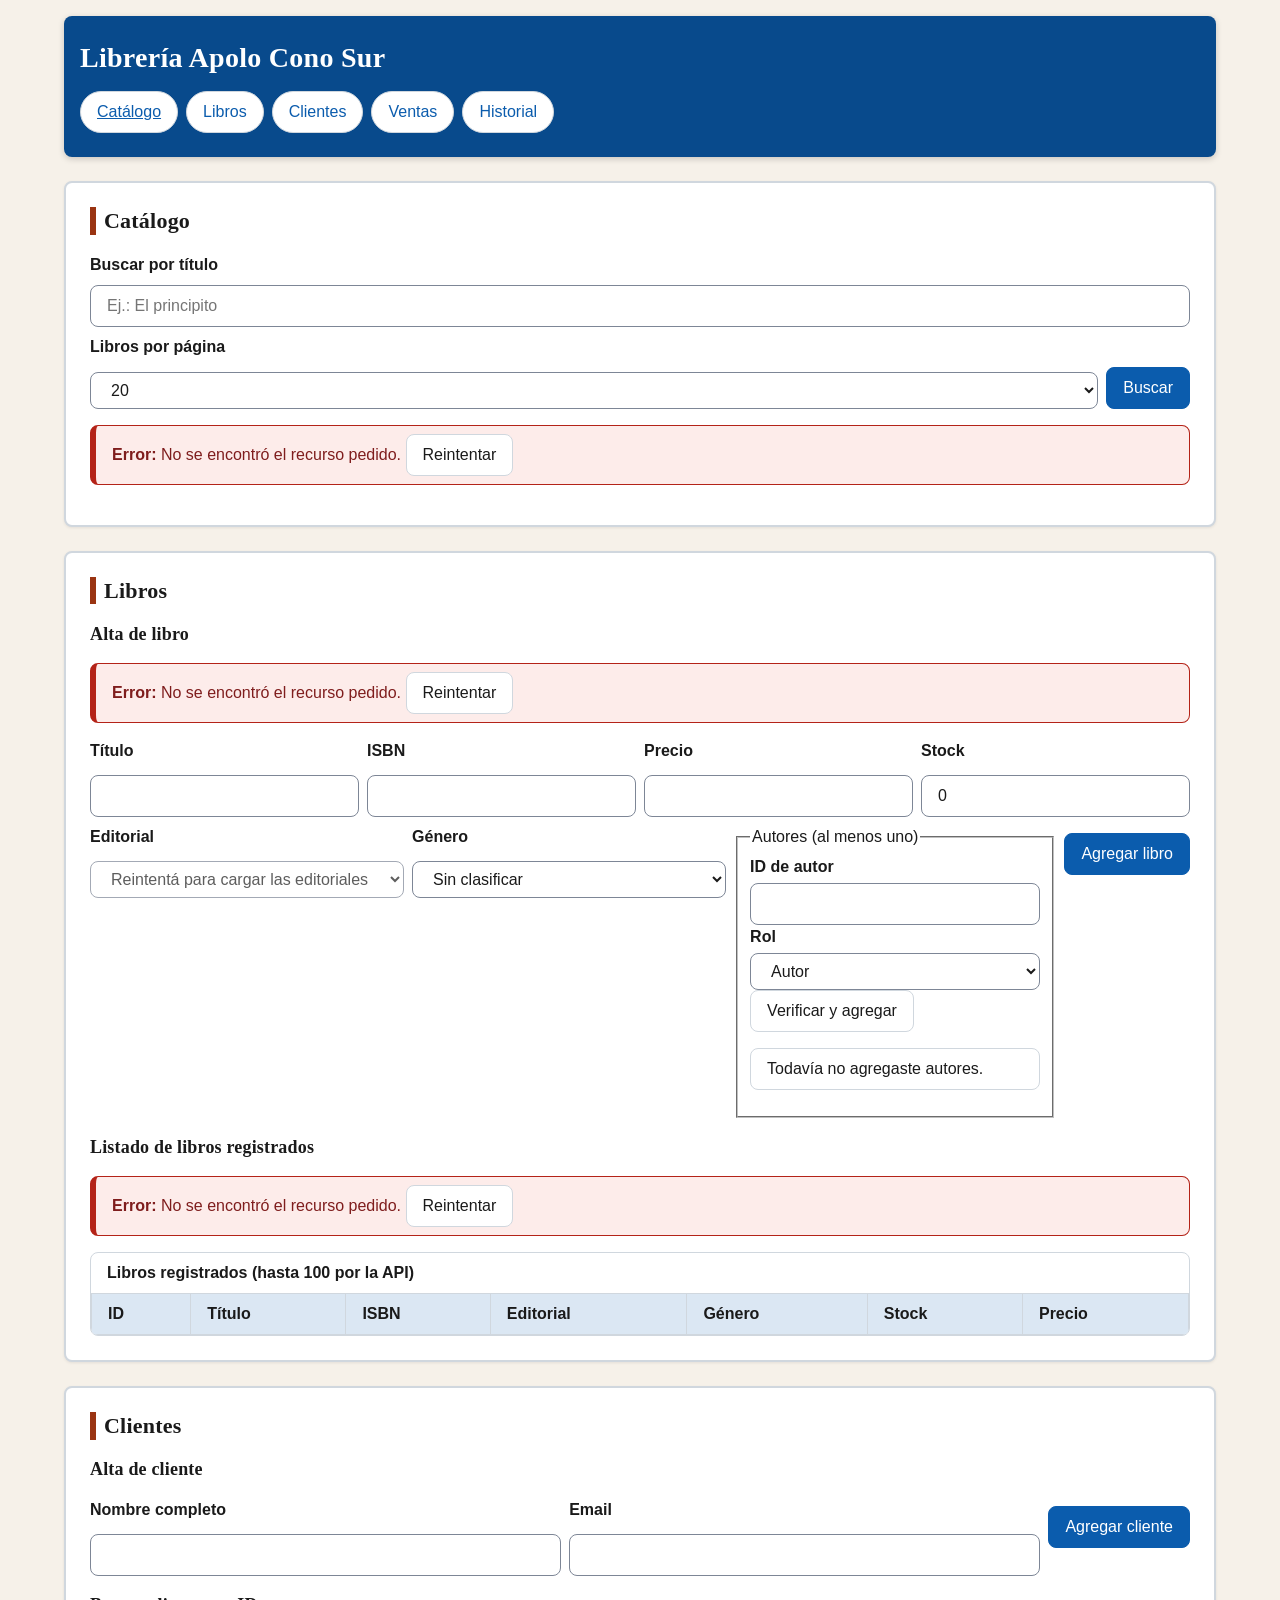
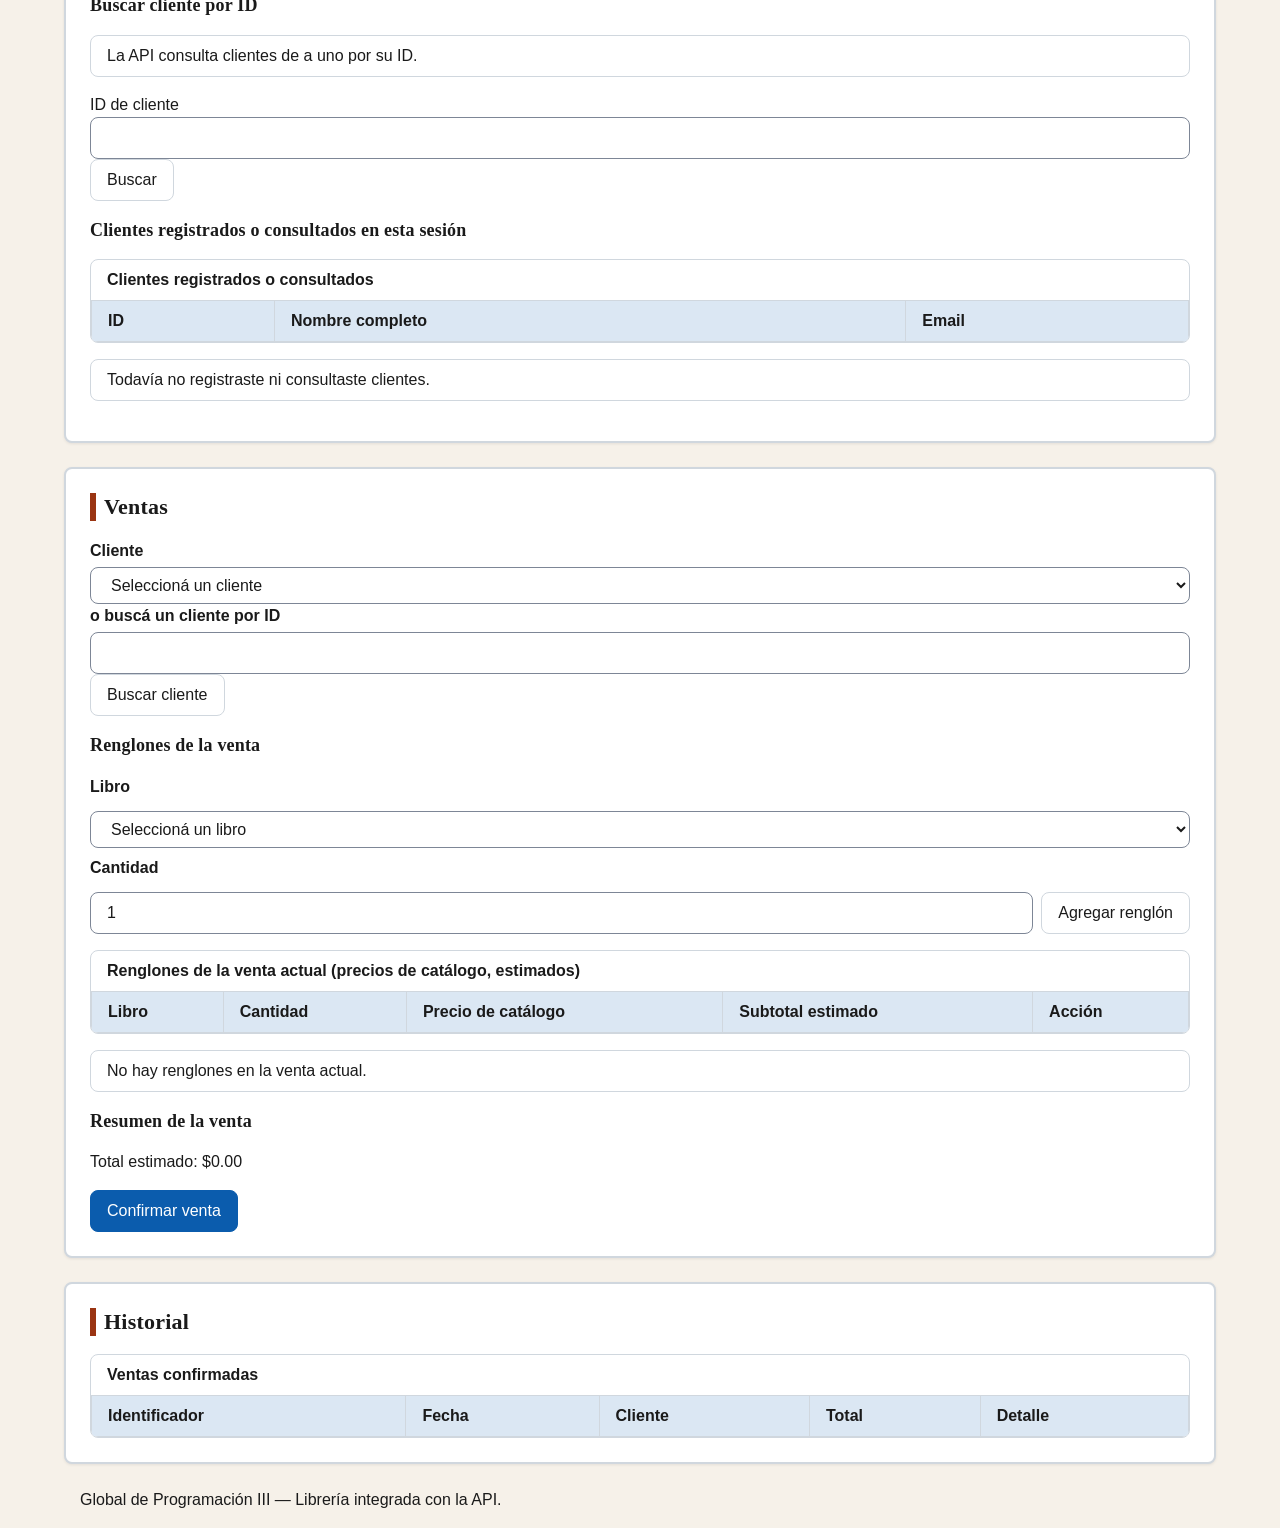
==== commit 8f0fc5f6: "feat(gl-04): altas de libros y clientes contra la API" ====
--- a/frontend/public/index.html
+++ b/frontend/public/index.html
@@ -185,6 +185,7 @@
         <button type="button" id="clientes-buscar-boton" class="boton">Buscar</button>
       </div>
       <p id="clientes-buscar-mensaje" role="status" hidden class="mensaje"></p>
+      <button type="button" id="clientes-buscar-reintentar" class="boton" hidden>Reintentar</button>
 
       <h3 id="clientes-listado-titulo">Clientes registrados o consultados en esta sesión</h3>
       <div class="tabla-scroll">
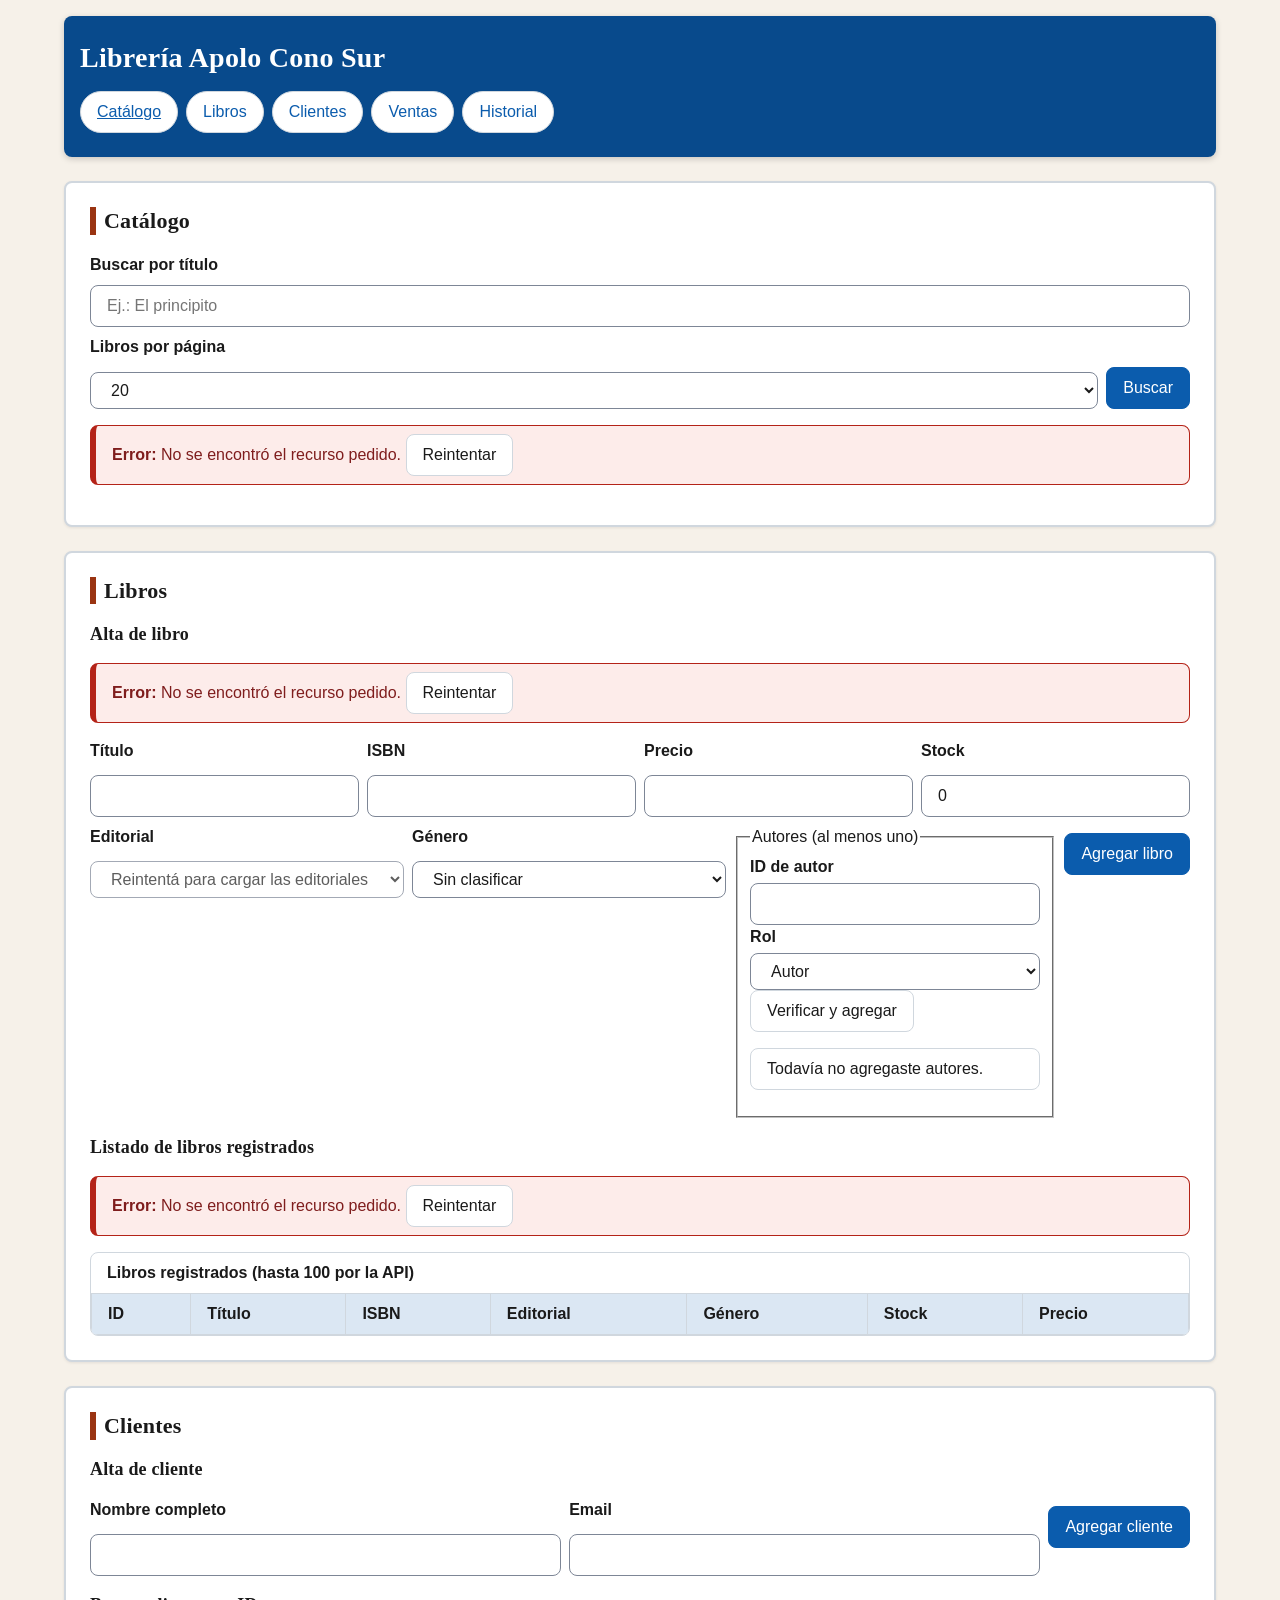
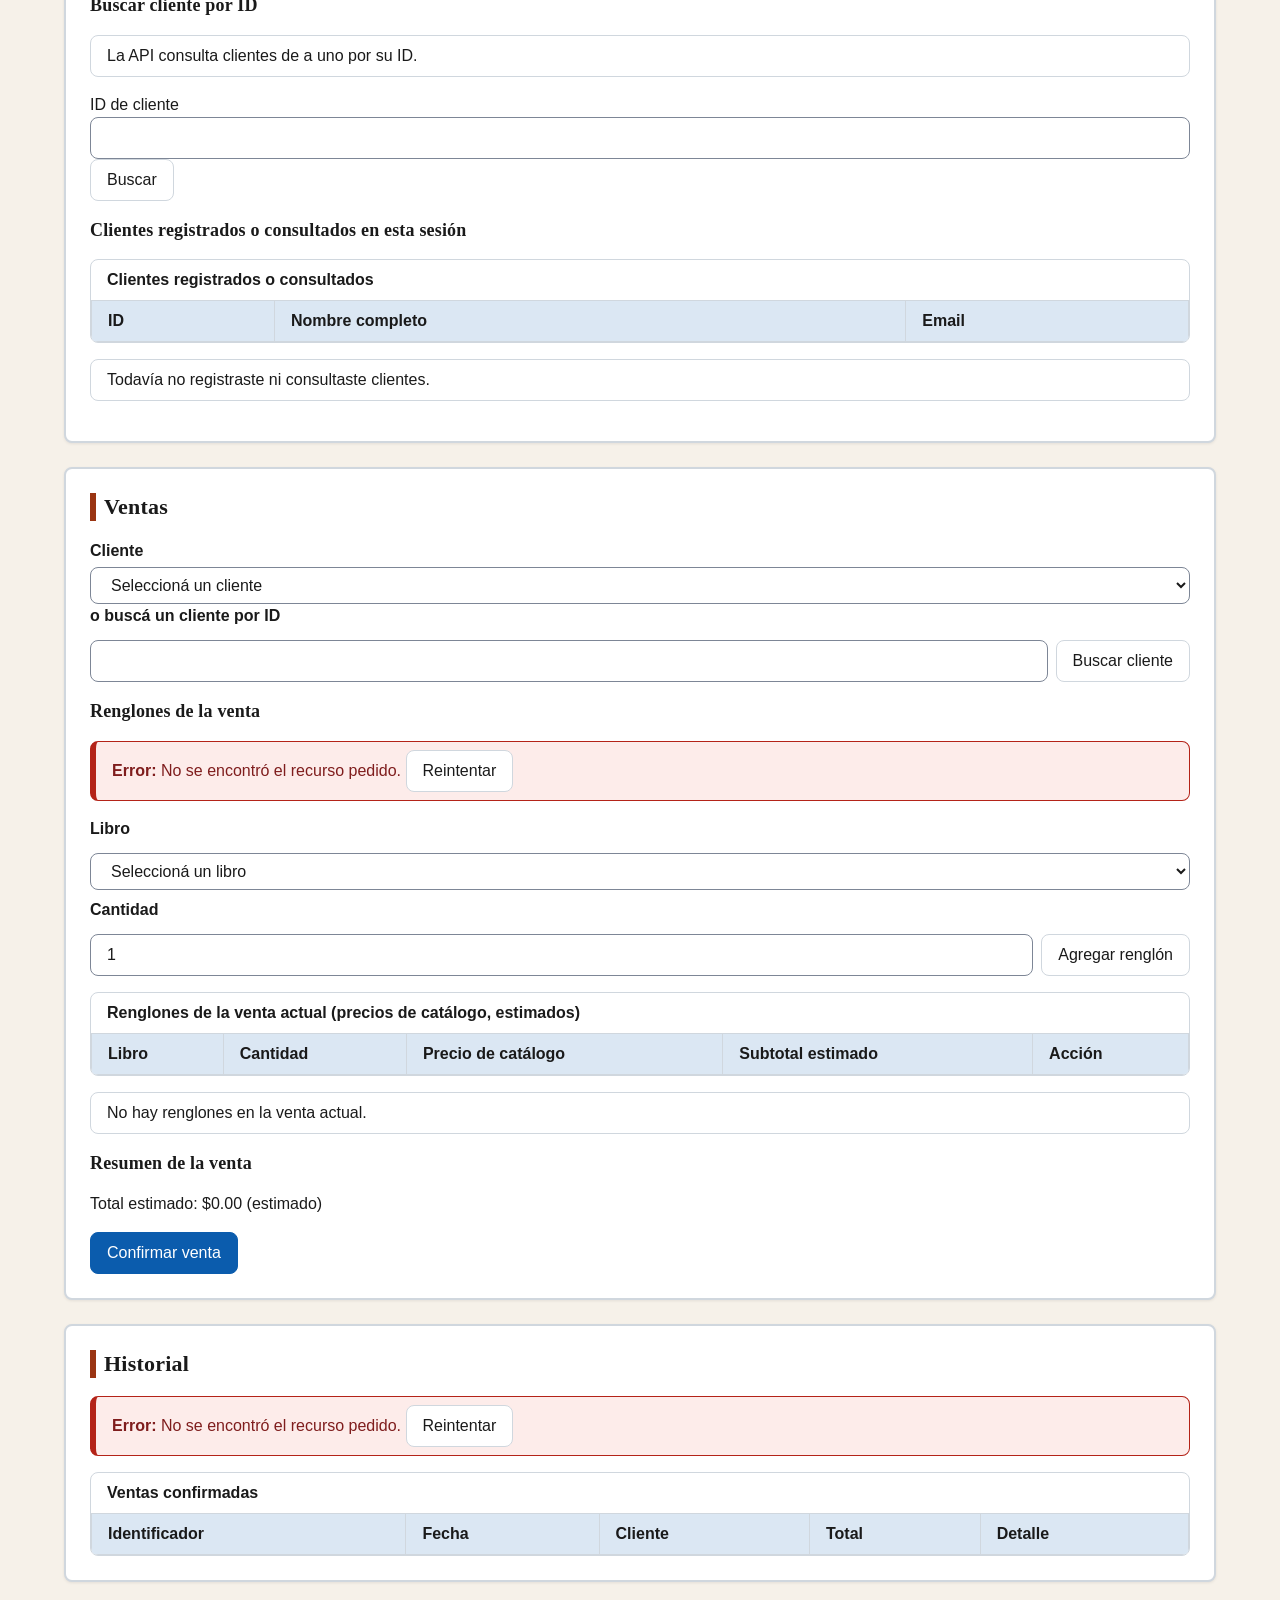
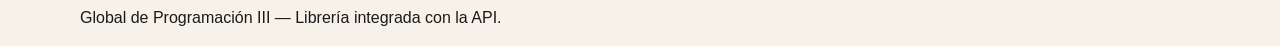
==== commit 15edafe4: "Change 5 Andrés Fabre terminado Change 5 Andrés Fabre terminado" ====
--- a/frontend/public/index.html
+++ b/frontend/public/index.html
@@ -220,9 +220,15 @@
         <button type="button" id="venta-cliente-buscar-boton" class="boton">Buscar cliente</button>
       </div>
       <p id="venta-cliente-mensaje" role="status" hidden class="mensaje"></p>
+      <button type="button" id="ventas-cliente-reintentar" class="boton" hidden>Reintentar búsqueda de cliente</button>
 
       <h3 id="ventas-renglones-titulo">Renglones de la venta</h3>
-      <p id="ventas-libros-error" role="alert" hidden class="mensaje mensaje-error"></p>
+      <p id="ventas-libros-cargando" role="status" hidden class="mensaje">Cargando libros para la venta…</p>
+      <p id="ventas-libros-error" role="alert" hidden class="mensaje mensaje-error">
+        <span id="ventas-libros-error-texto"></span>
+        <button type="button" id="ventas-libros-reintentar" class="boton">Reintentar</button>
+      </p>
+      <p id="ventas-libros-vacio" role="status" hidden class="mensaje">No hay libros disponibles para agregar.</p>
       <div id="ventas-renglon-form">
         <label for="renglon-libro">Libro</label>
         <select id="renglon-libro" name="libro" class="campo">
@@ -259,7 +265,7 @@
       <p id="ventas-exito" role="status" hidden class="mensaje mensaje-exito"></p>
       <p id="ventas-error" role="alert" hidden class="mensaje mensaje-error"></p>
 
-      <div id="ventas-comprobante" aria-live="polite"></div>
+      <div id="ventas-comprobante" role="region" aria-label="Comprobante de venta" aria-live="polite"></div>
     </section>
 
     <!-- Historial (GET /ventas/ y GET /ventas/{id}) -->
@@ -296,7 +302,7 @@
         <button type="button" id="historial-siguiente" class="boton">Siguiente</button>
       </div>
 
-      <div id="historial-detalle" aria-live="polite"></div>
+      <div id="historial-detalle" role="region" aria-label="Detalle de venta" aria-live="polite"></div>
     </section>
   </main>
 
--- a/frontend/public/css/styles.css
+++ b/frontend/public/css/styles.css
@@ -523,3 +523,79 @@
     scroll-behavior: auto !important;
   }
 }
+
+/* GL-05: ventas e historial */
+#ventas #venta-cliente-buscar,
+#ventas #ventas-renglon-form {
+  display: flex;
+  flex-wrap: wrap;
+  align-items: end;
+  gap: var(--espacio-sm);
+  min-width: 0;
+}
+
+#ventas #venta-cliente-buscar > label,
+#ventas #ventas-renglon-form > label {
+  flex: 1 1 100%;
+}
+
+#ventas #venta-cliente-buscar > .campo,
+#ventas #ventas-renglon-form > .campo {
+  flex: 1 1 12rem;
+  min-width: 0;
+}
+
+#ventas #ventas-confirmar-boton,
+#ventas #ventas-agregar-renglon-boton,
+#ventas #venta-cliente-buscar-boton {
+  width: fit-content;
+}
+
+.venta-comprobante,
+.historial-detalle {
+  margin-block: var(--espacio-md);
+  padding: var(--espacio-md);
+  border: 1px solid var(--color-borde);
+  border-radius: var(--radio);
+  background-color: var(--color-superficie);
+  min-width: 0;
+  overflow-wrap: break-word;
+}
+
+.venta-comprobante h3,
+.historial-detalle h3 {
+  margin-top: 0;
+}
+
+.venta-comprobante-total,
+.historial-detalle-total {
+  font-weight: 700;
+}
+
+#historial-paginacion {
+  display: flex;
+  flex-wrap: wrap;
+  align-items: center;
+  gap: var(--espacio-sm);
+  margin-block: var(--espacio-md);
+}
+
+@media (max-width: 40rem) {
+  #ventas #venta-cliente-buscar,
+  #ventas #ventas-renglon-form {
+    flex-direction: column;
+    align-items: stretch;
+  }
+
+  #ventas #venta-cliente-buscar > .campo,
+  #ventas #ventas-renglon-form > .campo {
+    flex: 0 0 auto;
+    width: 100%;
+  }
+
+  #ventas #ventas-confirmar-boton,
+  #ventas #ventas-agregar-renglon-boton,
+  #ventas #venta-cliente-buscar-boton {
+    width: 100%;
+  }
+}
